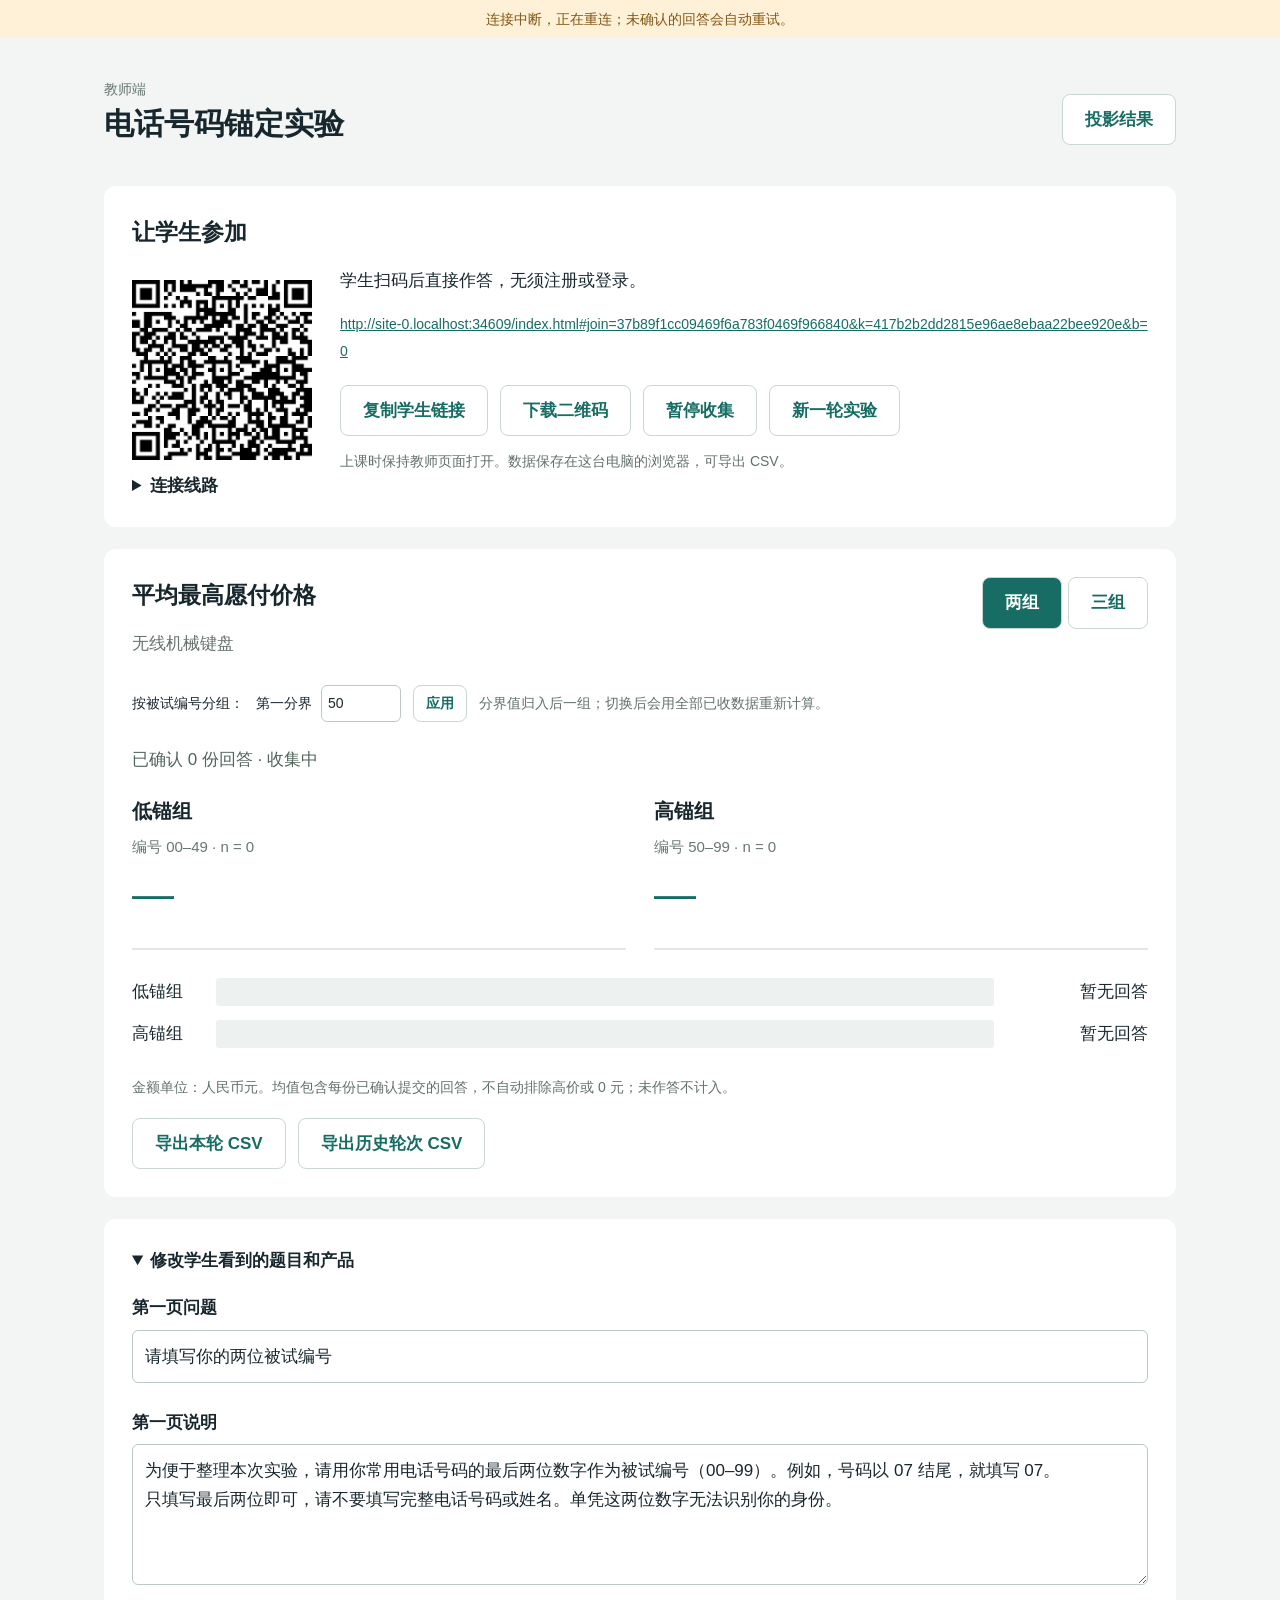
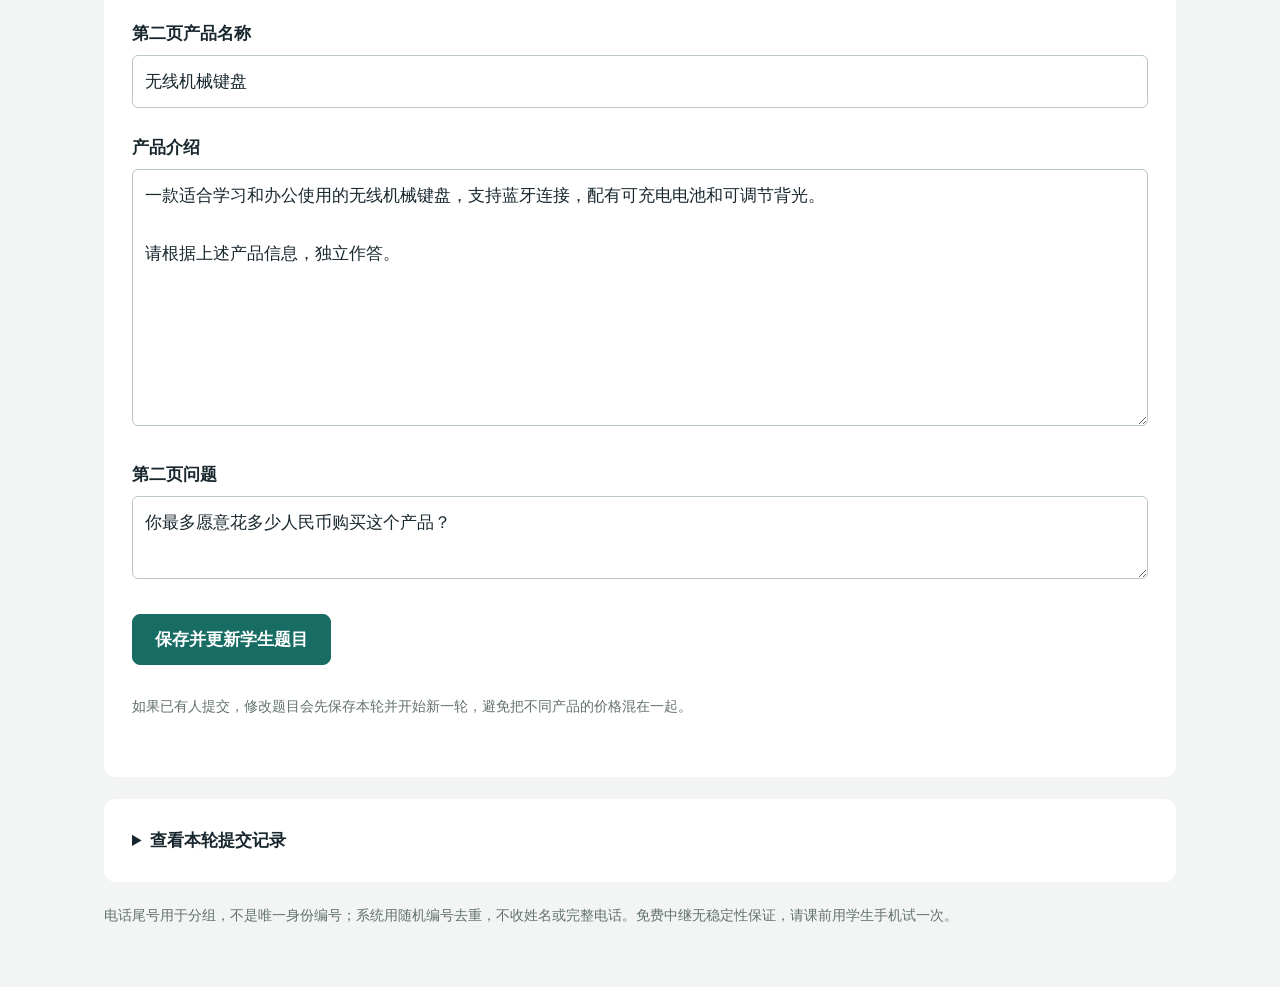
==== index.html @ 270d2172 "Adapt attached classroom app for two-page RMB anchoring experiment" ====
<!doctype html>
<html lang="zh-CN">
<head>
<meta charset="utf-8"><meta name="viewport" content="width=device-width,initial-scale=1">
<title>课堂实验</title>
<link rel="stylesheet" href="style.css">
<script src="vendor/mqtt.min.js" defer></script><script src="vendor/qrcode.min.js" defer></script>
<script src="app.js" defer></script>
</head>
<body>
<div id="connection" role="status">正在连接课堂…</div>
<main id="student" hidden>
  <div class="student-card">
    <div id="waiting" role="status">正在获取题目，请稍候…</div>
    <form id="page1" hidden>
      <div class="progress">1 / 2</div>
      <h1 id="q1"></h1><p id="q1help" class="description"></p>
      <label for="anchor">被试编号（00–99）</label>
      <input id="anchor" type="text" inputmode="numeric" autocomplete="off" maxlength="2" placeholder="例如：07" required pattern="[0-9]{1,2}">
      <p id="error1" class="error" role="alert"></p>
      <button type="submit">下一页</button>
    </form>
    <form id="page2" hidden>
      <div class="progress">2 / 2</div>
      <h1 id="product"></h1><p id="productDesc" class="description product-description"></p>
      <label id="q2" for="price"></label>
      <div class="money-input"><span>¥</span><input id="price" type="text" inputmode="decimal" autocomplete="off" placeholder="请输入金额" required></div>
      <p class="hint">人民币（元）；不愿购买可填 0。</p>
      <p id="error2" class="error" role="alert"></p>
      <div class="actions"><button id="back" class="secondary" type="button">上一页</button><button id="submit" type="submit">提交</button></div>
    </form>
    <div id="done" hidden><h1>提交成功</h1><p>你的回答已送达老师。谢谢！</p></div>
  </div>
</main>
<main id="teacher" hidden>
  <header><div><p class="eyebrow">教师端</p><h1>电话号码锚定实验</h1></div><button id="project" class="secondary">投影结果</button></header>
  <section class="panel management">
    <h2>让学生参加</h2><div class="join-layout"><div id="qr"></div><div class="join-info"><p>学生扫码后直接作答，无须注册或登录。</p><a id="joinLink" target="_blank" rel="noopener"></a><div class="actions"><button id="copyLink" class="secondary">复制学生链接</button><button id="downloadQR" class="secondary">下载二维码</button><button id="pause" class="secondary">暂停收集</button><button id="newRound" class="secondary">新一轮实验</button></div><p class="hint">上课时保持教师页面打开。数据保存在这台电脑的浏览器，可导出 CSV。</p></div></div>
    <details><summary>连接线路</summary><p class="hint">沿用附带 App 的免费实时中继。换线路后需让学生重新扫码。</p><select id="broker"><option value="0">线路 1 · Mosquitto</option><option value="1">线路 2 · EMQX</option><option value="2">线路 3 · HiveMQ</option></select></details>
  </section>
  <section id="results" class="panel">
    <div class="result-heading"><div><h2>平均最高愿付价格</h2><p id="resultProduct"></p></div><div class="group-mode"><button id="two">两组</button><button id="three">三组</button></div></div>
    <div class="boundaries management"><span>按被试编号分组：</span><label>第一分界 <input id="cut1" type="number" min="1" max="99" value="50"></label><label id="cut2wrap" hidden>第二分界 <input id="cut2" type="number" min="2" max="99" value="67"></label><button id="applyCuts" class="secondary">应用</button><span class="hint">分界值归入后一组；切换后会用全部已收数据重新计算。</span></div>
    <p id="groupError" class="error" role="alert"></p>
    <p id="responseCount" class="count"></p><div id="groupStats" class="stats" aria-live="polite"></div><div id="bars" class="bars"></div>
    <p class="hint">金额单位：人民币元。均值包含每份已确认提交的回答，不自动排除高价或 0 元；未作答不计入。</p>
    <div class="actions management"><button id="export" class="secondary">导出本轮 CSV</button><button id="exportHistory" class="secondary">导出历史轮次 CSV</button></div>
  </section>
  <section class="panel management"><details id="editor" open><summary>修改学生看到的题目和产品</summary><div class="editor-fields">
    <label>第一页问题<input id="editQ1" maxlength="300"></label>
    <label>第一页说明<textarea id="editHelp" rows="4" maxlength="2000"></textarea></label>
    <label>第二页产品名称<input id="editProduct" maxlength="300"></label>
    <label>产品介绍<textarea id="editDesc" rows="8" maxlength="10000"></textarea></label>
    <label>第二页问题<textarea id="editQ2" rows="2" maxlength="1000"></textarea></label>
    <button id="saveConfig">保存并更新学生题目</button><p class="hint">如果已有人提交，修改题目会先保存本轮并开始新一轮，避免把不同产品的价格混在一起。</p><p id="editorStatus" role="status"></p>
  </div></details></section>
  <section class="panel management"><details><summary>查看本轮提交记录</summary><div class="table-scroll"><table><thead><tr><th>序号</th><th>被试编号</th><th>最高愿付价格（人民币）</th><th>提交时间</th></tr></thead><tbody id="records"></tbody></table></div></details></section>
  <p class="management hint">电话尾号用于分组，不是唯一身份编号；系统用随机编号去重，不收姓名或完整电话。免费中继无稳定性保证，请课前用学生手机试一次。</p>
</main>
<div id="toast" role="status"></div>
</body></html>
---- style.css ----
:root{font-family:-apple-system,BlinkMacSystemFont,"Segoe UI","PingFang SC","Microsoft YaHei",sans-serif;color:#18272e;background:#f3f5f5;font-size:17px;line-height:1.6;--accent:#176d64}*{box-sizing:border-box}[hidden]{display:none!important}body{margin:0}main{max-width:1120px;margin:auto;padding:32px 24px 60px}h1,h2,p{margin:0 0 16px}h1{font-size:30px;line-height:1.35}h2{font-size:23px}button,input,textarea,select{font:inherit}button{border:1px solid var(--accent);background:var(--accent);color:white;border-radius:8px;padding:11px 22px;cursor:pointer;font-weight:600}button:hover{filter:brightness(.96)}button:disabled{opacity:.55;cursor:wait}button.secondary{color:var(--accent);background:white;border-color:#c9d6d3}input,textarea,select{border:1px solid #bbc9c6;border-radius:6px;background:white;color:#18272e;padding:12px;width:100%}textarea{resize:vertical;line-height:1.7}label{display:block;font-weight:600;margin-bottom:10px}label input,label textarea{margin-top:8px;font-weight:400}input:focus,textarea:focus,button:focus-visible{outline:3px solid #91c6be;outline-offset:2px}header{display:flex;justify-content:space-between;align-items:center;margin:8px 0 26px;gap:16px}.eyebrow{color:#657670;font-size:14px;margin-bottom:3px}.panel{background:white;padding:28px;margin-bottom:22px;border-radius:12px}.actions{display:flex;flex-wrap:wrap;gap:12px;margin-top:20px}.hint{font-size:14px;color:#62716c;margin:14px 0 0}.description{white-space:pre-wrap;color:#475b53;font-size:18px;line-height:1.85;overflow-wrap:anywhere}.product-description{margin-bottom:32px;min-height:110px}#connection{background:#e8efed;padding:8px 16px;font-size:14px;text-align:center;position:sticky;top:0;z-index:5}#connection[data-state="ok"]{color:#156455}#connection[data-state="warn"]{background:#fff1d8;color:#805614}#student{max-width:760px;padding-top:64px}.student-card{background:white;border-radius:12px;padding:42px}.student-card h1{font-size:28px}.student-card button{min-width:135px}.progress{font-size:14px;color:#7c8883;margin-bottom:24px}#anchor{max-width:200px;font-size:28px;letter-spacing:4px}.money-input{display:flex;align-items:center;border:1px solid #bbc9c6;border-radius:6px;font-size:25px;max-width:340px;padding-left:18px;margin-top:12px}.money-input input{border:0;font-size:25px;background:transparent}.error{color:#b02f28;font-size:15px;min-height:0;margin:12px 0}.join-layout{display:flex;gap:28px;align-items:center}#qr{width:180px;min-width:180px}#qr img,#qr canvas{max-width:100%}#joinLink{color:var(--accent);word-break:break-all;font-size:14px}.join-info{min-width:0}.result-heading{display:flex;align-items:start;justify-content:space-between;gap:20px}#resultProduct{color:#68746e}.group-mode{display:flex;gap:6px}.group-mode button{background:white;color:var(--accent);border-color:#c9d6d3}.group-mode button.active{background:var(--accent);color:white}.boundaries{display:flex;flex-wrap:wrap;align-items:center;gap:12px;margin:12px 0 24px;font-size:14px}.boundaries label{margin:0;font-weight:400}.boundaries input{display:inline-block;width:80px;margin:0 0 0 5px;padding:6px}.boundaries button{padding:6px 12px}.boundaries .hint{margin:0}.count{color:#52655c}.stats{display:grid;grid-template-columns:repeat(3,1fr);gap:28px}.stats.two{grid-template-columns:repeat(2,1fr)}.stat{padding:6px 0 18px;border-bottom:2px solid #e1e8e5}.stat h3{font-size:20px;margin:0 0 8px}.stat .mean{font-size:42px;line-height:1.3;color:var(--accent);font-variant-numeric:tabular-nums;margin:8px 0}.stat p{margin:0;color:#697870;font-size:15px}.bars{margin:28px 0}.bar-row{display:grid;grid-template-columns:70px 1fr 140px;align-items:center;gap:14px;margin:14px 0}.bar-track{height:28px;background:#edf2f0;border-radius:3px;overflow:hidden}.bar-fill{height:100%;background:#176d64;transition:width .3s}.bar-value{text-align:right;font-variant-numeric:tabular-nums}summary{cursor:pointer;font-weight:600}details[open]>summary{margin-bottom:20px}.editor-fields{display:grid;gap:16px;margin-top:20px}.editor-fields button{justify-self:start}.table-scroll{overflow:auto}table{width:100%;border-collapse:collapse;text-align:left;font-size:15px}th,td{padding:10px;border-bottom:1px solid #e6ece8}#toast{position:fixed;bottom:24px;left:50%;transform:translateX(-50%);background:#203b33;color:white;border-radius:8px;padding:10px 24px;display:none;z-index:10}body.projection .management,body.projection header .eyebrow{display:none}body.projection main{max-width:1400px}body.projection .mean{font-size:72px}body.projection .stat h3{font-size:28px}body.projection .panel{padding:40px}body.projection .bar-track{height:40px}@media(max-width:650px){main{padding:20px 16px}.panel{padding:22px 18px}#student{padding:30px 16px}.student-card{padding:28px 22px}.student-card h1{font-size:25px}.join-layout{flex-direction:column;align-items:start}.result-heading{flex-direction:column}.stats{gap:14px}.stat .mean{font-size:29px}.stat h3{font-size:17px}.bar-row{grid-template-columns:55px 1fr 95px;font-size:14px;gap:8px}header h1{font-size:24px}header button{padding:8px 12px}body.projection .mean{font-size:36px}}
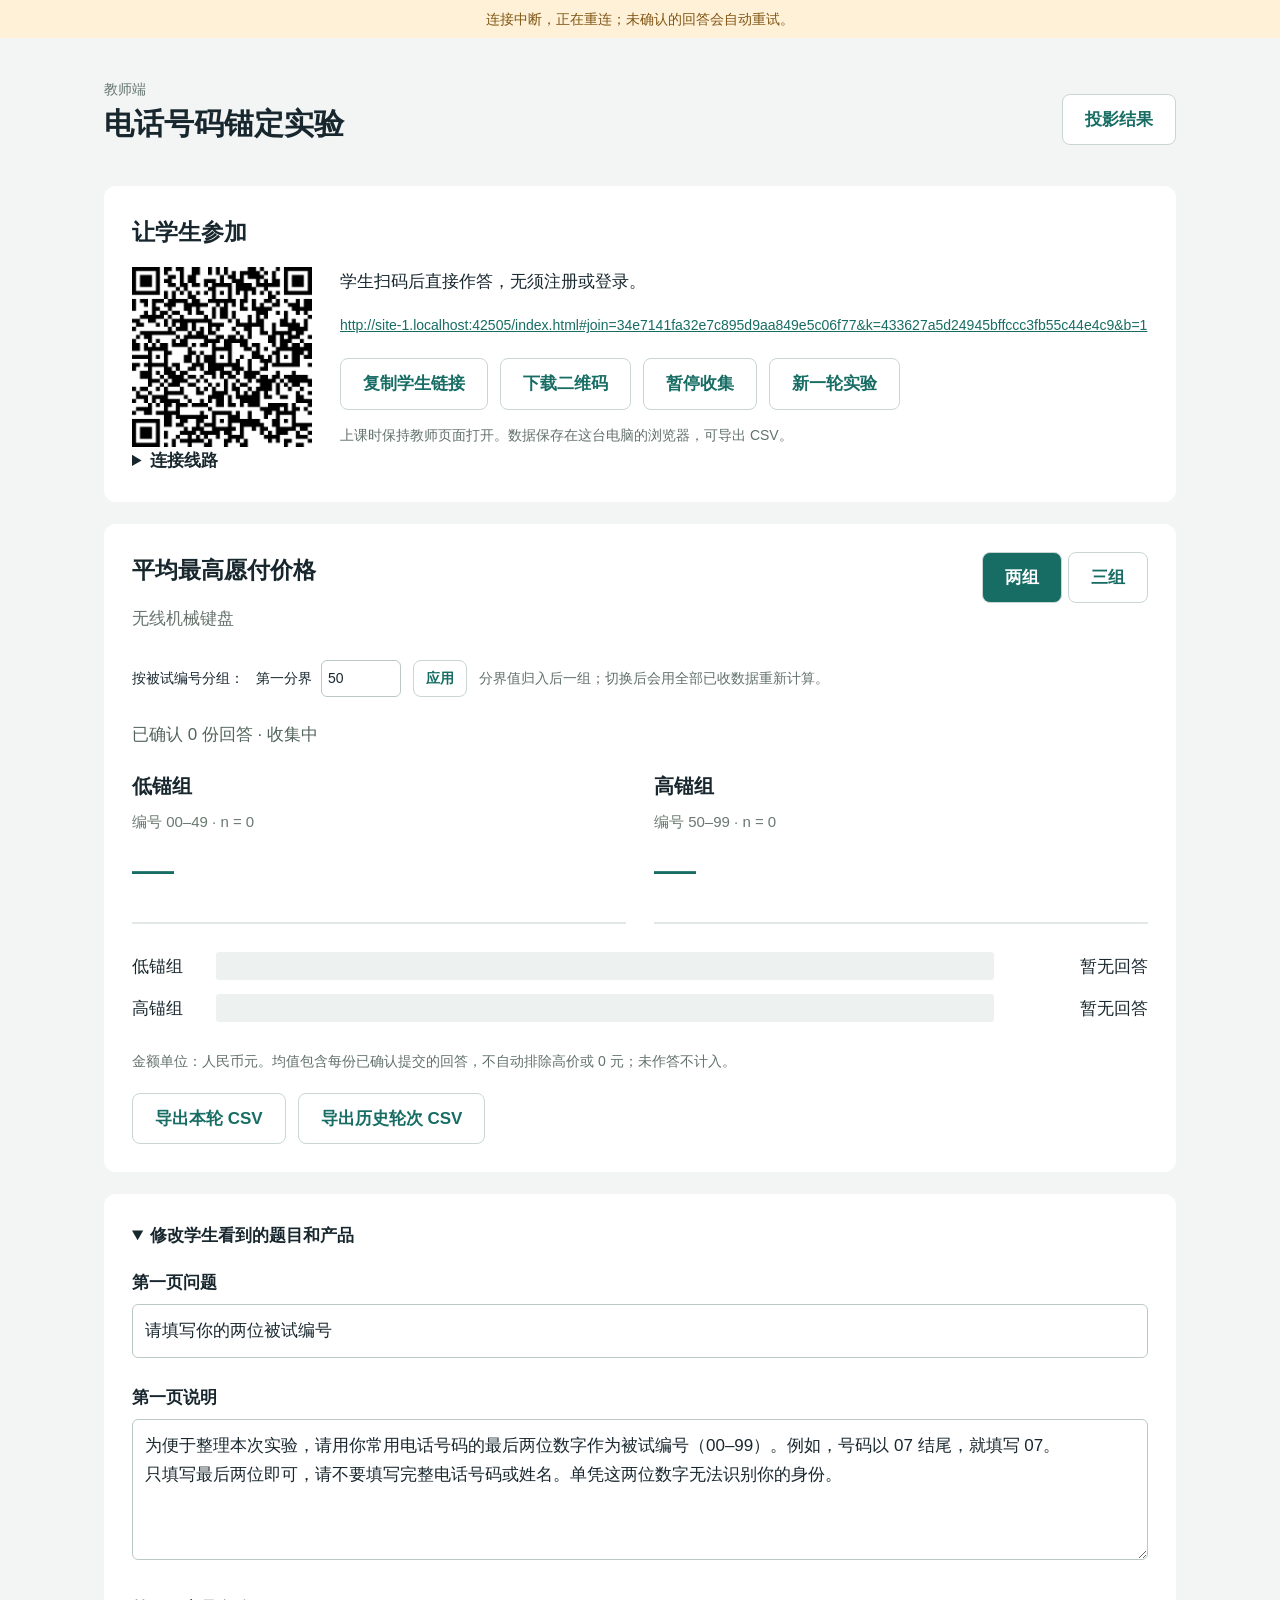
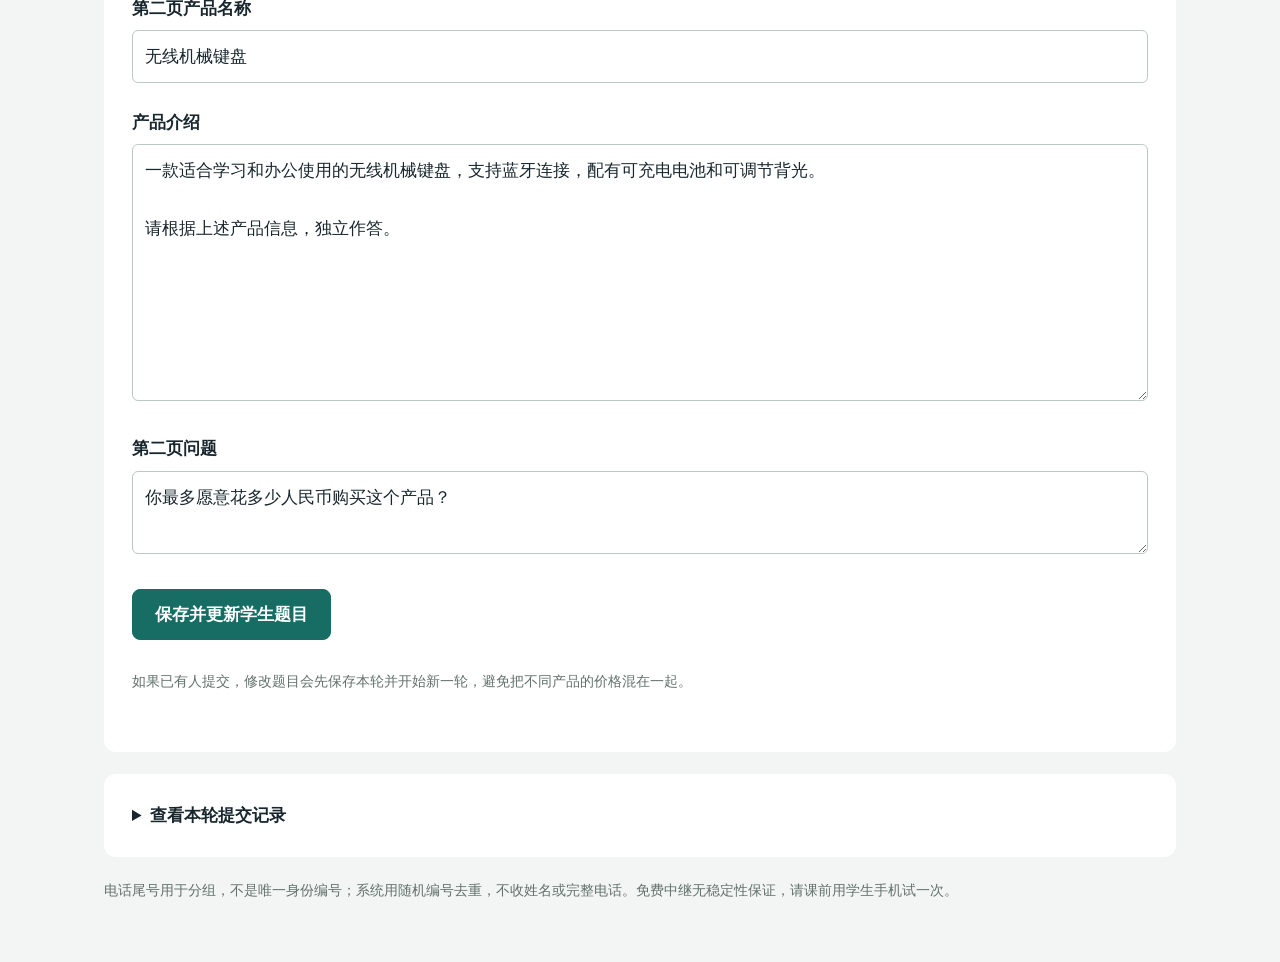
==== commit 80302768: "Remove example placeholder from participant number input" ====
--- a/index.html
+++ b/index.html
@@ -16,7 +16,7 @@
       <div class="progress">1 / 2</div>
       <h1 id="q1"></h1><p id="q1help" class="description"></p>
       <label for="anchor">被试编号（00–99）</label>
-      <input id="anchor" type="text" inputmode="numeric" autocomplete="off" maxlength="2" placeholder="例如：07" required pattern="[0-9]{1,2}">
+      <input id="anchor" type="text" inputmode="numeric" autocomplete="off" maxlength="2" required pattern="[0-9]{1,2}">
       <p id="error1" class="error" role="alert"></p>
       <button type="submit">下一页</button>
     </form>
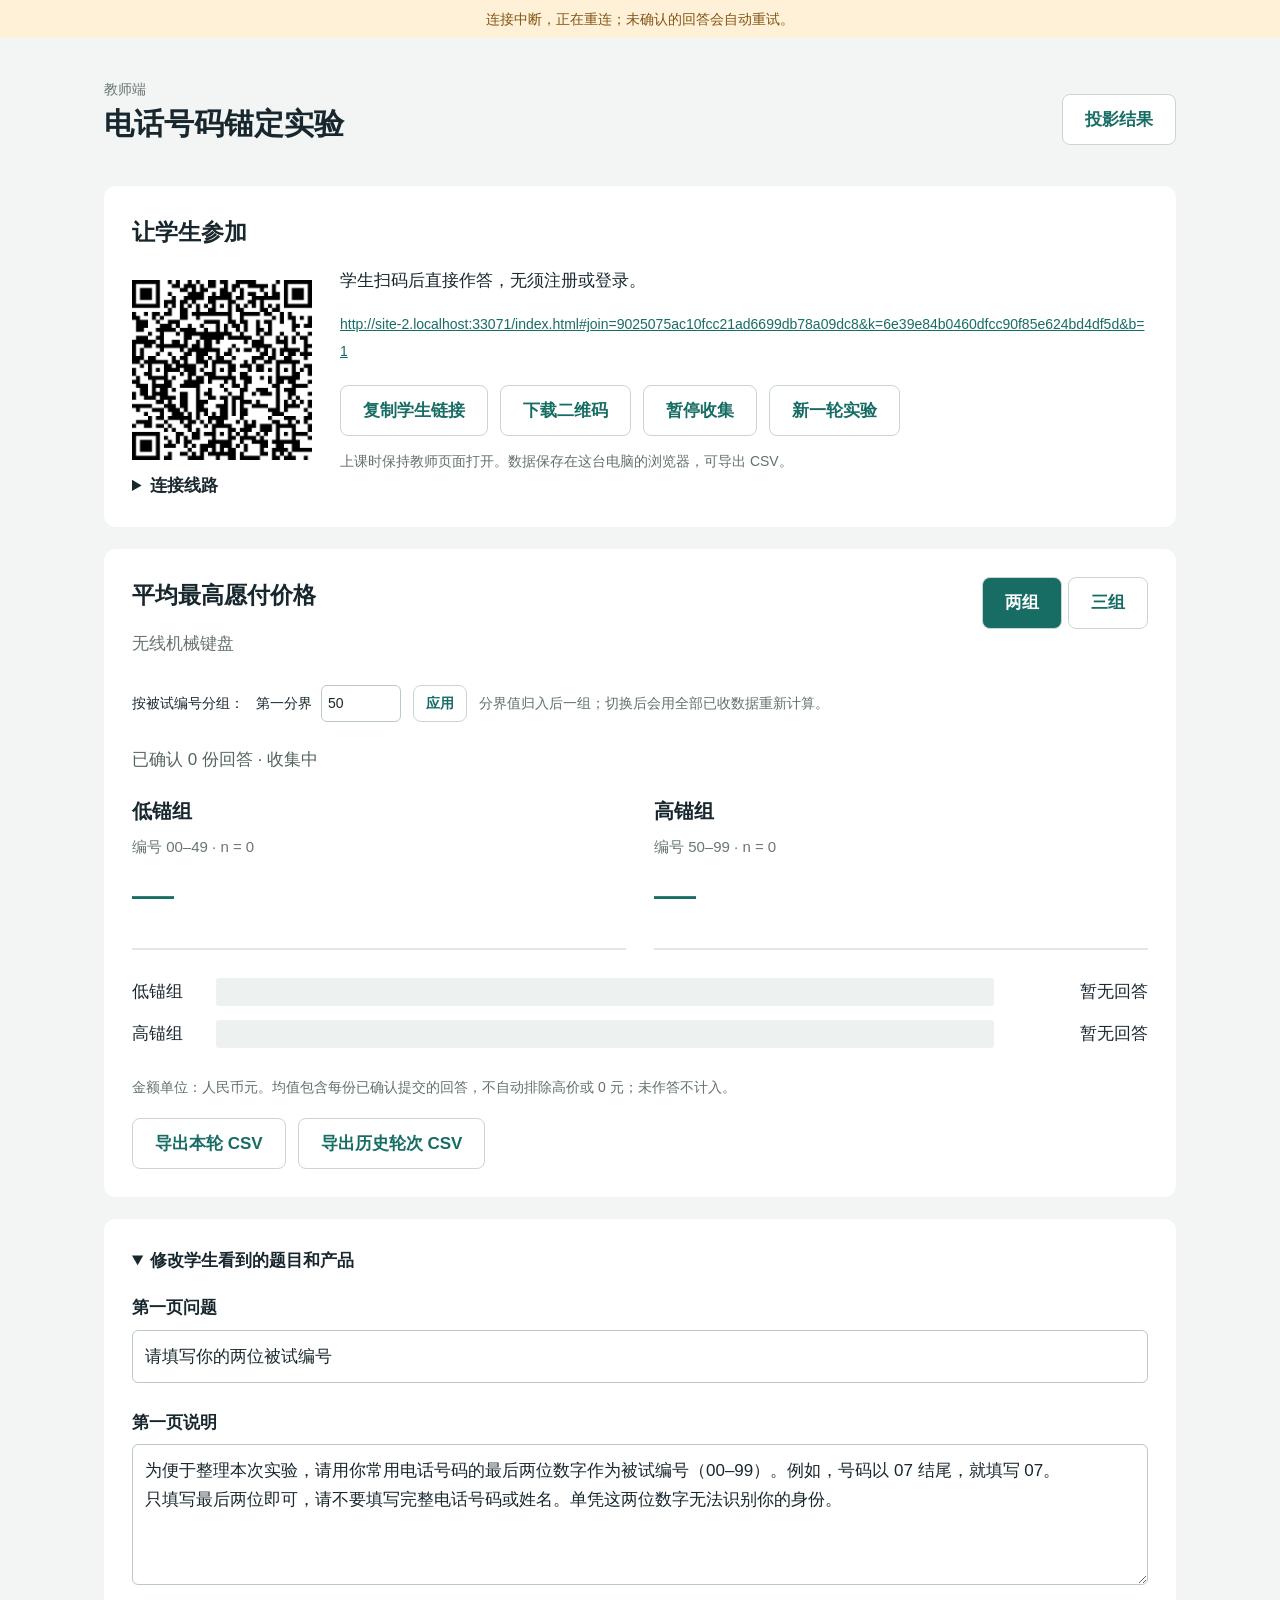
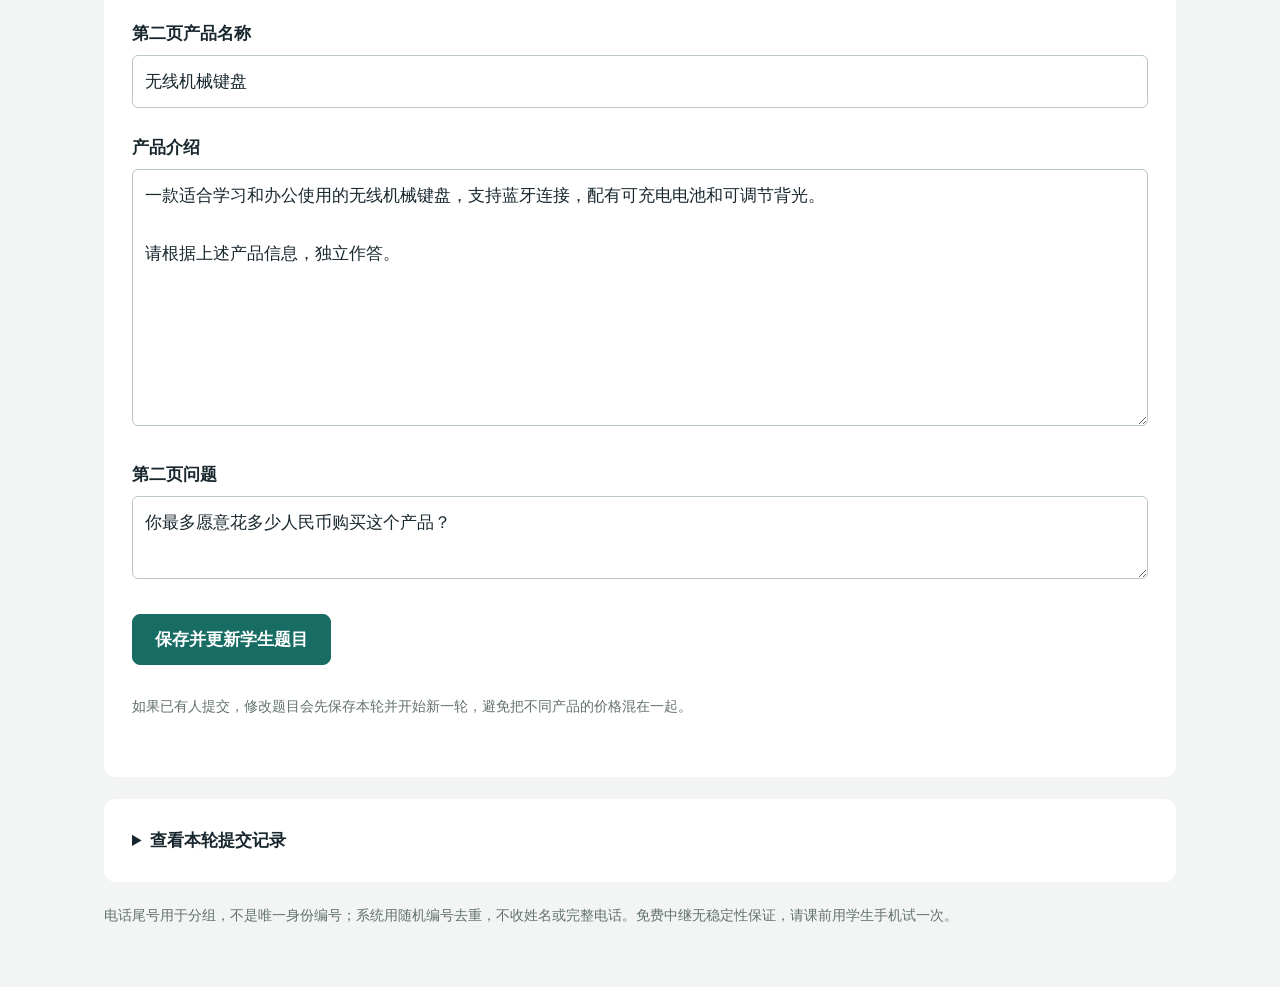
==== commit 9950b60e: "Remove willingness-to-pay helper sentence" ====
--- a/index.html
+++ b/index.html
@@ -25,7 +25,6 @@
       <h1 id="product"></h1><p id="productDesc" class="description product-description"></p>
       <label id="q2" for="price"></label>
       <div class="money-input"><span>¥</span><input id="price" type="text" inputmode="decimal" autocomplete="off" placeholder="请输入金额" required></div>
-      <p class="hint">人民币（元）；不愿购买可填 0。</p>
       <p id="error2" class="error" role="alert"></p>
       <div class="actions"><button id="back" class="secondary" type="button">上一页</button><button id="submit" type="submit">提交</button></div>
     </form>
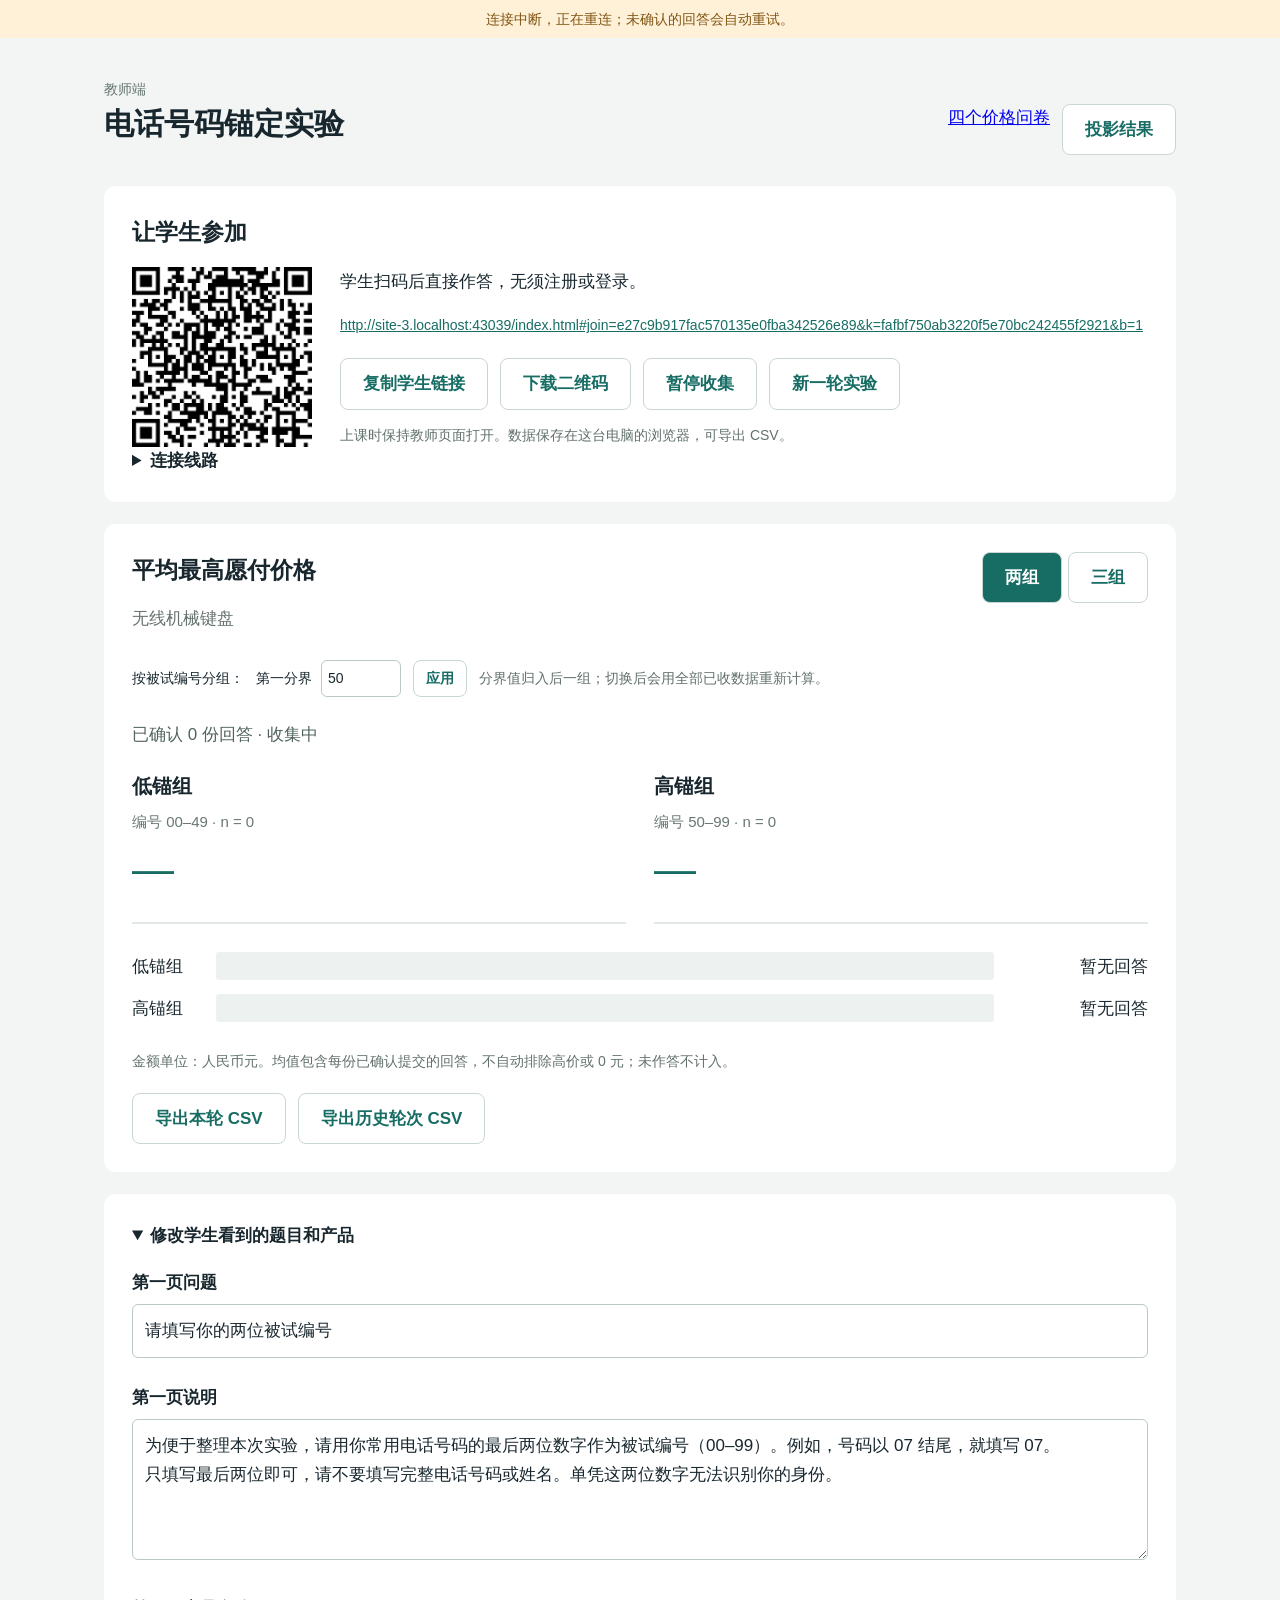
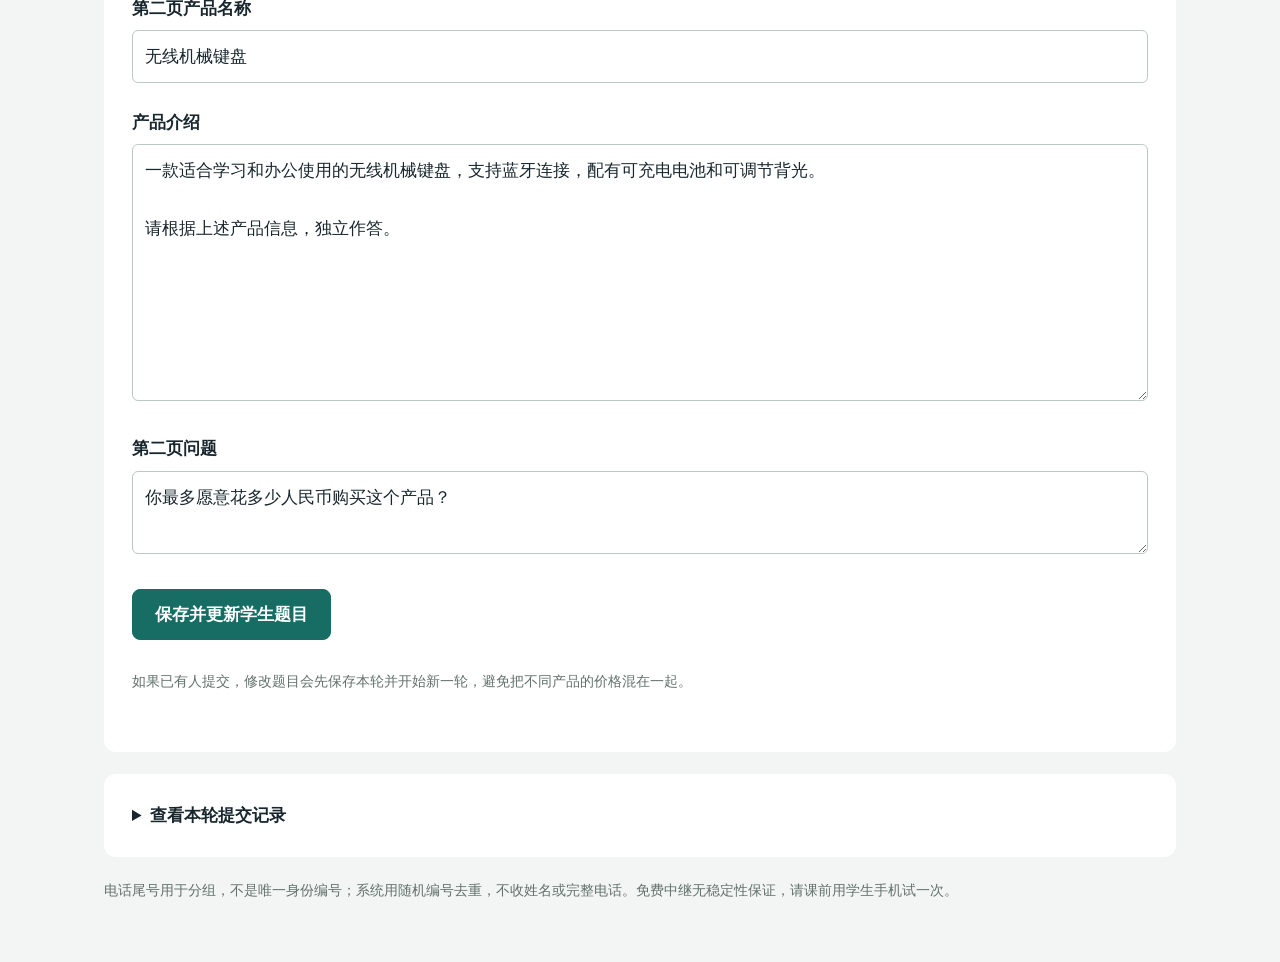
==== commit 6121a442: "Add editable anonymous four-price survey with live original PSM crossings" ====
--- a/index.html
+++ b/index.html
@@ -32,7 +32,7 @@
   </div>
 </main>
 <main id="teacher" hidden>
-  <header><div><p class="eyebrow">教师端</p><h1>电话号码锚定实验</h1></div><button id="project" class="secondary">投影结果</button></header>
+  <header><div><p class="eyebrow">教师端</p><h1>电话号码锚定实验</h1></div><div class="actions"><a href="price-survey/#host">四个价格问卷</a><button id="project" class="secondary">投影结果</button></div></header>
   <section class="panel management">
     <h2>让学生参加</h2><div class="join-layout"><div id="qr"></div><div class="join-info"><p>学生扫码后直接作答，无须注册或登录。</p><a id="joinLink" target="_blank" rel="noopener"></a><div class="actions"><button id="copyLink" class="secondary">复制学生链接</button><button id="downloadQR" class="secondary">下载二维码</button><button id="pause" class="secondary">暂停收集</button><button id="newRound" class="secondary">新一轮实验</button></div><p class="hint">上课时保持教师页面打开。数据保存在这台电脑的浏览器，可导出 CSV。</p></div></div>
     <details><summary>连接线路</summary><p class="hint">沿用附带 App 的免费实时中继。换线路后需让学生重新扫码。</p><select id="broker"><option value="0">线路 1 · Mosquitto</option><option value="1">线路 2 · EMQX</option><option value="2">线路 3 · HiveMQ</option></select></details>
